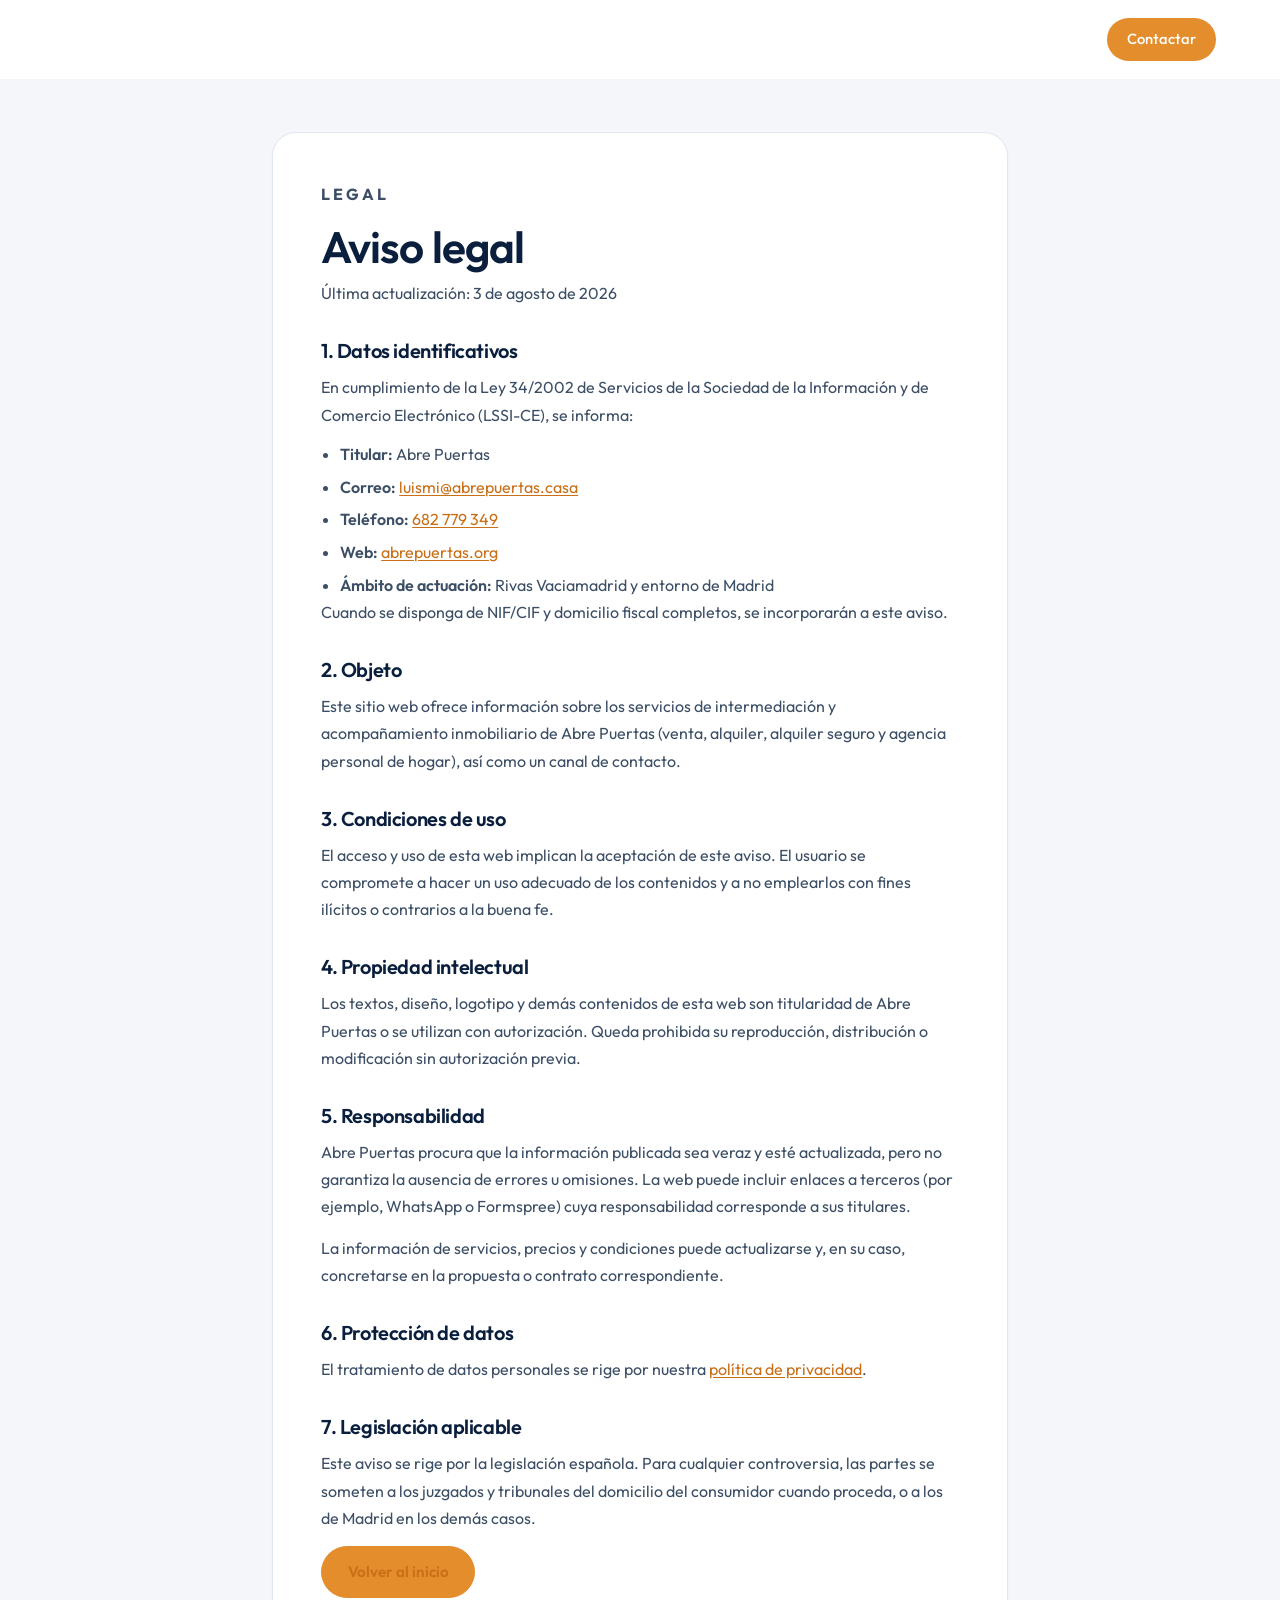
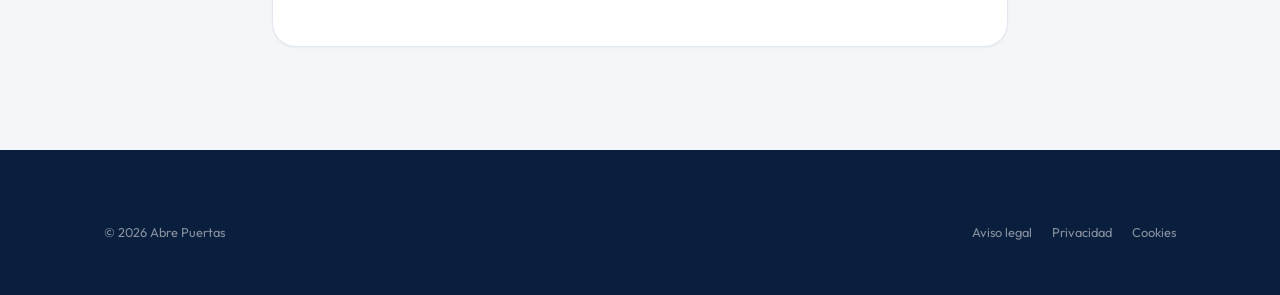
==== aviso-legal.html @ ef0240ad "v02" ====
<!doctype html>
<html lang="es">
  <head>
    <meta charset="UTF-8" />
    <meta name="viewport" content="width=device-width, initial-scale=1.0" />
    <meta name="theme-color" content="#0a1f3d" />
    <meta name="description" content="Aviso legal de Abre Puertas." />
    <title>Aviso legal | Abre Puertas</title>
    <link rel="icon" type="image/png" href="assets/abrepuertas-icon.png" />
    <link rel="preconnect" href="https://fonts.googleapis.com" />
    <link rel="preconnect" href="https://fonts.gstatic.com" crossorigin />
    <link
      href="https://fonts.googleapis.com/css2?family=Outfit:wght@400;500;600;700&family=Fraunces:opsz,wght@9..144,500;9..144,600&display=swap"
      rel="stylesheet"
    />
    <link rel="stylesheet" href="styles.css?v=20260803e" />
  </head>
  <body class="page-legal">
    <a class="skip-link" href="#contenido">Saltar al contenido</a>
    <header class="site-header is-scrolled" aria-label="Cabecera principal">
      <div class="site-header__inner">
        <a class="brand" href="/" aria-label="Abre Puertas, ir al inicio">
          <img class="brand__mark" src="assets/abrepuertas-icon.png" alt="" width="40" height="44" />
          <span class="brand__text">Abre<span>Puertas</span></span>
        </a>
        <nav class="site-nav" id="site-nav" aria-label="Navegación principal">
          <a href="/#contacto" class="site-nav__cta">Contactar</a>
        </nav>
      </div>
    </header>

    <main class="legal" id="contenido">
      <div class="legal__inner">
        <p class="section-label">Legal</p>
        <h1>Aviso legal</h1>
        <p class="legal__updated">Última actualización: 3 de agosto de 2026</p>

        <h2>1. Datos identificativos</h2>
        <p>
          En cumplimiento de la Ley 34/2002 de Servicios de la Sociedad de la
          Información y de Comercio Electrónico (LSSI-CE), se informa:
        </p>
        <ul>
          <li><strong>Titular:</strong> Abre Puertas</li>
          <li>
            <strong>Correo:</strong>
            <a href="mailto:luismi@abrepuertas.casa">luismi@abrepuertas.casa</a>
          </li>
          <li>
            <strong>Teléfono:</strong>
            <a href="tel:+34682779349">682 779 349</a>
          </li>
          <li>
            <strong>Web:</strong>
            <a href="https://abrepuertas.org">abrepuertas.org</a>
          </li>
          <li>
            <strong>Ámbito de actuación:</strong> Rivas Vaciamadrid y entorno de Madrid
          </li>
        </ul>
        <p>
          Cuando se disponga de NIF/CIF y domicilio fiscal completos, se
          incorporarán a este aviso.
        </p>

        <h2>2. Objeto</h2>
        <p>
          Este sitio web ofrece información sobre los servicios de intermediación
          y acompañamiento inmobiliario de Abre Puertas (venta, alquiler, alquiler
          seguro y agencia personal de hogar), así como un canal de contacto.
        </p>

        <h2>3. Condiciones de uso</h2>
        <p>
          El acceso y uso de esta web implican la aceptación de este aviso. El
          usuario se compromete a hacer un uso adecuado de los contenidos y a no
          emplearlos con fines ilícitos o contrarios a la buena fe.
        </p>

        <h2>4. Propiedad intelectual</h2>
        <p>
          Los textos, diseño, logotipo y demás contenidos de esta web son
          titularidad de Abre Puertas o se utilizan con autorización. Queda
          prohibida su reproducción, distribución o modificación sin
          autorización previa.
        </p>

        <h2>5. Responsabilidad</h2>
        <p>
          Abre Puertas procura que la información publicada sea veraz y esté
          actualizada, pero no garantiza la ausencia de errores u omisiones. La
          web puede incluir enlaces a terceros (por ejemplo, WhatsApp o
          Formspree) cuya responsabilidad corresponde a sus titulares.
        </p>
        <p>
          La información de servicios, precios y condiciones puede actualizarse
          y, en su caso, concretarse en la propuesta o contrato correspondiente.
        </p>

        <h2>6. Protección de datos</h2>
        <p>
          El tratamiento de datos personales se rige por nuestra
          <a href="/privacidad.html">política de privacidad</a>.
        </p>

        <h2>7. Legislación aplicable</h2>
        <p>
          Este aviso se rige por la legislación española. Para cualquier
          controversia, las partes se someten a los juzgados y tribunales del
          domicilio del consumidor cuando proceda, o a los de Madrid en los
          demás casos.
        </p>

        <p class="legal__back">
          <a class="button button--primary" href="/">Volver al inicio</a>
        </p>
      </div>
    </main>

    <footer class="site-footer">
      <div class="site-footer__bottom" style="border:0; margin:0 auto; max-width:72rem; padding: 1.5rem clamp(1.25rem,4vw,2.5rem);">
        <small>&copy; <span id="year"></span> Abre Puertas</small>
        <nav aria-label="Enlaces legales">
          <a href="/aviso-legal.html" aria-current="page">Aviso legal</a>
          <a href="/privacidad.html">Privacidad</a>
          <a href="/cookies.html">Cookies</a>
        </nav>
      </div>
    </footer>
    <script src="script.js?v=20260803e"></script>
  </body>
</html>
---- styles.css ----
:root {
  --navy: #0a1f3d;
  --navy-mid: #143056;
  --orange: #e38d2d;
  --orange-deep: #c96f18;
  --orange-soft: #f0b46a;
  --paper: #ffffff;
  --fog: #f4f6f9;
  --line: #e2e8f0;
  --ink: #0a1f3d;
  --ink-soft: #3d4f66;
  --muted: #6b7a8f;
  --whatsapp: #25d366;
  --shadow-sm: 0 1px 2px rgba(10, 31, 61, 0.05);
  --shadow-md: 0 14px 40px rgba(10, 31, 61, 0.09);
  --shadow-lg: 0 28px 70px rgba(10, 31, 61, 0.14);
  --radius-sm: 8px;
  --radius-md: 16px;
  --radius-lg: 24px;
  --container: 72rem;
  --section-pad: clamp(4rem, 8vw, 6.5rem);
  --gutter: clamp(1.25rem, 4vw, 2.5rem);
  --font: "Outfit", "Avenir Next", system-ui, sans-serif;
  --font-display: "Fraunces", Georgia, serif;
}

*,
*::before,
*::after {
  box-sizing: border-box;
}

*:focus-visible {
  outline: 2px solid var(--orange);
  outline-offset: 3px;
}

html {
  scroll-behavior: smooth;
  scroll-padding-top: 5rem;
  -webkit-text-size-adjust: 100%;
}

body {
  margin: 0;
  background: var(--paper);
  color: var(--ink);
  font-family: var(--font);
  font-size: 16px;
  line-height: 1.65;
  -webkit-font-smoothing: antialiased;
  min-height: 100vh;
  overflow-x: hidden;
}

a {
  color: inherit;
  text-decoration: none;
}

img {
  display: block;
  max-width: 100%;
}

h1,
h2,
h3 {
  color: var(--navy);
  font-family: var(--font);
  font-weight: 600;
  letter-spacing: -0.02em;
  line-height: 1.15;
  margin: 0;
}

p {
  margin: 0;
}

em {
  color: var(--orange-deep);
  font-family: var(--font-display);
  font-style: italic;
  font-weight: 500;
}

strong {
  font-weight: 600;
}

.skip-link {
  background: var(--navy);
  border-radius: 999px;
  color: var(--paper);
  font-size: 0.85rem;
  font-weight: 600;
  left: 1rem;
  padding: 0.6rem 1.1rem;
  position: absolute;
  top: -3rem;
  transition: top 200ms ease;
  z-index: 100;
}

.skip-link:focus {
  top: 1rem;
}

.hp-field {
  height: 1px;
  left: -10000px;
  opacity: 0;
  overflow: hidden;
  pointer-events: none;
  position: absolute;
  top: auto;
  width: 1px;
}

/* Header */
.site-header {
  background: transparent;
  left: 0;
  padding: 1.1rem var(--gutter);
  position: fixed;
  right: 0;
  top: 0;
  transition: background 220ms ease, padding 220ms ease, box-shadow 220ms ease;
  z-index: 40;
}

.site-header.is-scrolled {
  background: rgba(255, 255, 255, 0.94);
  box-shadow: var(--shadow-sm);
  padding-block: 0.75rem;
  backdrop-filter: blur(12px);
}

.site-header__inner {
  align-items: center;
  display: flex;
  justify-content: space-between;
  margin: 0 auto;
  max-width: var(--container);
}

.brand {
  align-items: center;
  display: inline-flex;
  gap: 0.65rem;
}

.brand__mark {
  flex-shrink: 0;
  height: 2.4rem;
  object-fit: contain;
  width: auto;
}

.brand__text {
  color: var(--navy);
  font-size: 1.15rem;
  font-weight: 700;
  letter-spacing: -0.02em;
  line-height: 1;
}

.brand__text span {
  font-weight: 500;
}

.site-header:not(.is-scrolled) .brand__text {
  color: var(--paper);
}

.site-header:not(.is-scrolled) .brand__mark {
  filter: brightness(0) invert(1);
}

.site-nav {
  align-items: center;
  display: flex;
  font-size: 0.92rem;
  font-weight: 500;
  gap: 1.4rem;
}

.site-nav a {
  color: var(--ink-soft);
  transition: color 180ms ease;
}

.site-header:not(.is-scrolled) .site-nav a:not(.site-nav__cta) {
  color: rgba(255, 255, 255, 0.88);
}

.site-nav a:hover,
.site-nav a.is-active {
  color: var(--orange);
}

.site-header:not(.is-scrolled) .site-nav a:hover,
.site-header:not(.is-scrolled) .site-nav a.is-active {
  color: var(--orange-soft);
}

.site-nav__cta {
  background: var(--orange);
  border-radius: 999px;
  color: var(--paper) !important;
  padding: 0.6rem 1.25rem;
  transition: background 180ms ease, transform 180ms ease;
}

.site-nav__cta:hover {
  background: var(--orange-deep);
  transform: translateY(-1px);
}

.menu-toggle {
  background: rgba(255, 255, 255, 0.15);
  border: 1px solid rgba(255, 255, 255, 0.25);
  border-radius: 999px;
  cursor: pointer;
  display: none;
  height: 2.7rem;
  position: relative;
  width: 2.7rem;
  z-index: 45;
}

.site-header.is-scrolled .menu-toggle {
  background: var(--fog);
  border-color: var(--line);
}

.menu-toggle span {
  background: var(--paper);
  display: block;
  height: 1.8px;
  left: 50%;
  position: absolute;
  top: 50%;
  transition: transform 220ms ease, opacity 220ms ease;
  width: 1.1rem;
}

.site-header.is-scrolled .menu-toggle span {
  background: var(--navy);
}

.menu-toggle span:nth-child(1) {
  transform: translate(-50%, calc(-50% - 0.3rem));
}

.menu-toggle span:nth-child(2) {
  transform: translate(-50%, -50%);
}

.menu-toggle span:nth-child(3) {
  transform: translate(-50%, calc(-50% + 0.3rem));
}

.menu-toggle[aria-expanded="true"] span:nth-child(1) {
  transform: translate(-50%, -50%) rotate(45deg);
}

.menu-toggle[aria-expanded="true"] span:nth-child(2) {
  opacity: 0;
}

.menu-toggle[aria-expanded="true"] span:nth-child(3) {
  transform: translate(-50%, -50%) rotate(-45deg);
}

.nav-overlay {
  background: rgba(10, 31, 61, 0.45);
  display: none;
  inset: 0;
  opacity: 0;
  pointer-events: none;
  position: fixed;
  transition: opacity 220ms ease;
  z-index: 35;
}

.nav-overlay.is-visible {
  opacity: 1;
  pointer-events: auto;
}

/* Buttons */
.button {
  align-items: center;
  border-radius: 999px;
  cursor: pointer;
  display: inline-flex;
  font-family: var(--font);
  font-size: 0.95rem;
  font-weight: 600;
  justify-content: center;
  min-height: 3rem;
  padding: 0.75rem 1.6rem;
  transition: background 200ms ease, color 200ms ease, border-color 200ms ease,
    transform 200ms ease, box-shadow 200ms ease;
}

.button--primary {
  background: var(--orange);
  border: 1px solid var(--orange);
  color: var(--paper);
}

.button--primary:hover {
  background: var(--orange-deep);
  border-color: var(--orange-deep);
  box-shadow: 0 10px 24px rgba(227, 141, 45, 0.35);
  transform: translateY(-2px);
}

.button--ghost {
  background: transparent;
  border: 1.5px solid rgba(255, 255, 255, 0.7);
  color: var(--paper);
}

.button--ghost:hover {
  background: rgba(255, 255, 255, 0.12);
  border-color: var(--paper);
  transform: translateY(-2px);
}

.button--ghost-dark {
  background: transparent;
  border: 1.5px solid var(--navy);
  color: var(--navy);
  margin-top: 0.75rem;
}

.button--ghost-dark:hover {
  background: var(--navy);
  color: var(--paper);
  transform: translateY(-2px);
}

.button--on-orange {
  background: var(--navy);
  border: 1px solid var(--navy);
  color: var(--paper);
  margin-top: 0.5rem;
}

.button--on-orange:hover {
  background: var(--paper);
  border-color: var(--paper);
  color: var(--navy);
  transform: translateY(-2px);
}

.button--full {
  width: 100%;
}

.button[aria-disabled="true"] {
  cursor: progress;
  opacity: 0.85;
  pointer-events: none;
}

/* Common */
.section-label {
  color: var(--orange);
  font-size: 0.75rem;
  font-weight: 700;
  letter-spacing: 0.18em;
  margin: 0 0 0.85rem;
  text-transform: uppercase;
}

section h2 {
  font-size: clamp(1.85rem, 3.8vw, 2.65rem);
  margin: 0 0 1rem;
  max-width: 24ch;
}

.check-list {
  display: grid;
  gap: 0.65rem;
  list-style: none;
  margin: 1.5rem 0 1.75rem;
  padding: 0;
}

.check-list li {
  color: var(--ink-soft);
  padding-left: 1.6rem;
  position: relative;
}

.check-list li::before {
  color: var(--orange);
  content: "✓";
  font-weight: 700;
  left: 0;
  position: absolute;
}

/* Hero */
.hero {
  align-items: flex-end;
  display: flex;
  isolation: isolate;
  min-height: min(100svh, 54rem);
  padding: clamp(7rem, 14vw, 10rem) var(--gutter) clamp(3.5rem, 7vw, 5rem);
  position: relative;
}

.hero__media {
  inset: 0;
  overflow: hidden;
  position: absolute;
  z-index: -2;
}

.hero__media img {
  animation: hero-ken 18s ease-out forwards;
  height: 100%;
  object-fit: cover;
  object-position: center 40%;
  transform: scale(1.04);
  width: 100%;
}

@keyframes hero-ken {
  from {
    transform: scale(1.08);
  }
  to {
    transform: scale(1.02);
  }
}

.hero__veil {
  background:
    linear-gradient(105deg, rgba(10, 31, 61, 0.92) 0%, rgba(10, 31, 61, 0.68) 48%, rgba(10, 31, 61, 0.32) 100%),
    linear-gradient(180deg, rgba(10, 31, 61, 0.35) 0%, transparent 35%, rgba(10, 31, 61, 0.55) 100%);
  inset: 0;
  position: absolute;
  z-index: -1;
}

.hero__content {
  max-width: 40rem;
  position: relative;
}

.hero__brand {
  animation: fade-up 700ms ease both;
  color: var(--paper);
  font-size: clamp(2.5rem, 6vw, 3.75rem);
  font-weight: 700;
  letter-spacing: -0.03em;
  line-height: 1;
  margin: 0 0 0.4rem;
}

.hero__tagline {
  animation: fade-up 700ms ease 80ms both;
  color: var(--orange-soft);
  font-size: 0.82rem;
  font-weight: 600;
  letter-spacing: 0.14em;
  margin: 0 0 0.75rem;
  text-transform: uppercase;
}

.hero__zone {
  animation: fade-up 700ms ease 100ms both;
  color: rgba(255, 255, 255, 0.75);
  font-size: 0.9rem;
  font-weight: 500;
  margin: 0 0 1.25rem;
}

.hero h1 {
  animation: fade-up 700ms ease 140ms both;
  color: var(--paper);
  font-size: clamp(1.55rem, 3.2vw, 2.2rem);
  font-weight: 500;
  line-height: 1.3;
  margin: 0 0 1.15rem;
  max-width: 22ch;
}

.hero h1 span {
  color: var(--orange-soft);
  display: block;
  margin-top: 0.2rem;
}

.hero__lead {
  animation: fade-up 700ms ease 200ms both;
  color: rgba(255, 255, 255, 0.88);
  font-size: 1.05rem;
  line-height: 1.7;
  margin: 0 0 2rem;
  max-width: 36rem;
}

.hero__actions {
  animation: fade-up 700ms ease 260ms both;
  display: flex;
  flex-wrap: wrap;
  gap: 0.85rem;
}

.hero__promise {
  animation: fade-up 700ms ease 320ms both;
  color: rgba(255, 255, 255, 0.7);
  font-size: 0.85rem;
  font-weight: 600;
  letter-spacing: 0.12em;
  margin-top: 1.75rem;
  text-transform: uppercase;
}

@keyframes fade-up {
  from {
    opacity: 0;
    transform: translateY(18px);
  }
  to {
    opacity: 1;
    transform: translateY(0);
  }
}

/* Model */
.model {
  background: var(--fog);
  padding: var(--section-pad) var(--gutter);
}

/* Paths (replaces model + services intro) */
.paths {
  background: var(--fog);
  padding: var(--section-pad) var(--gutter);
}

.paths__inner {
  margin: 0 auto;
  max-width: var(--container);
}

.paths h2 {
  max-width: 28ch;
}

.paths__grid {
  display: grid;
  gap: 1.15rem;
  grid-template-columns: repeat(3, minmax(0, 1fr));
  margin-top: 2.5rem;
}

.path-card {
  background: var(--paper);
  border-radius: var(--radius-md);
  border-top: 3px solid var(--navy);
  box-shadow: var(--shadow-sm);
  display: grid;
  gap: 0.55rem;
  padding: 1.6rem 1.5rem;
  transition: transform 220ms ease, box-shadow 220ms ease;
}

.path-card:hover {
  box-shadow: var(--shadow-md);
  transform: translateY(-3px);
}

.path-card--accent {
  border-top-color: var(--orange);
}

.path-card h3 {
  font-size: 1.2rem;
}

.path-card p {
  color: var(--ink-soft);
  font-size: 0.97rem;
}

.path-card span {
  color: var(--orange-deep);
  font-size: 0.88rem;
  font-weight: 600;
  margin-top: 0.35rem;
}

.services-strip {
  display: flex;
  flex-wrap: wrap;
  gap: 0.6rem;
  list-style: none;
  margin: 2rem 0 0;
  padding: 0;
}

.services-strip li {
  background: var(--paper);
  border: 1px solid var(--line);
  border-radius: 999px;
  color: var(--navy);
  font-size: 0.85rem;
  font-weight: 600;
  padding: 0.45rem 0.95rem;
}

.model__inner {
  margin: 0 auto;
  max-width: var(--container);
}

.model h2 {
  max-width: 28ch;
}

.model__grid {
  display: grid;
  gap: 1.5rem;
  grid-template-columns: repeat(3, minmax(0, 1fr));
  margin-top: 2.5rem;
}

.model__grid article {
  background: var(--paper);
  border-radius: var(--radius-md);
  border-top: 3px solid var(--orange);
  box-shadow: var(--shadow-sm);
  display: grid;
  gap: 0.55rem;
  padding: 1.6rem 1.5rem;
}

.model__grid h3 {
  font-size: 1.15rem;
}

.model__grid p {
  color: var(--ink-soft);
  font-size: 0.97rem;
}

/* Impact */
.impact {
  padding: var(--section-pad) var(--gutter) 0;
}

.impact__inner {
  background:
    radial-gradient(circle at 92% 8%, rgba(227, 141, 45, 0.24), transparent 40%),
    linear-gradient(155deg, var(--navy) 0%, var(--navy-mid) 100%);
  border-radius: var(--radius-lg);
  color: rgba(255, 255, 255, 0.88);
  margin: 0 auto;
  max-width: var(--container);
  padding: clamp(2.5rem, 6vw, 4rem);
}

.impact .section-label {
  color: var(--orange-soft);
}

.impact h2 {
  color: var(--paper);
  max-width: 22ch;
}

.impact__copy > p:not(.section-label) {
  color: rgba(255, 255, 255, 0.8);
  font-size: 1.08rem;
  line-height: 1.75;
  margin-top: 1.1rem;
  max-width: 42rem;
}

.impact__points {
  display: grid;
  gap: 1.25rem;
  grid-template-columns: repeat(3, minmax(0, 1fr));
  list-style: none;
  margin: 2.75rem 0 0;
  padding: 0;
}

.impact__points li {
  border-top: 1px solid rgba(255, 255, 255, 0.14);
  display: grid;
  gap: 0.4rem;
  padding-top: 1.25rem;
}

.impact__icon {
  color: var(--orange-soft);
  display: inline-flex;
  height: 2.4rem;
  margin-bottom: 0.25rem;
  width: 2.4rem;
}

.impact__icon svg {
  height: 100%;
  width: 100%;
}

.impact__points strong {
  color: var(--paper);
  font-size: 1.08rem;
}

.impact__points span:last-child {
  color: rgba(255, 255, 255, 0.72);
  font-size: 0.95rem;
}

/* Services */
.services {
  margin: 0 auto;
  max-width: var(--container);
  padding: var(--section-pad) var(--gutter);
}

.services__intro {
  margin-bottom: 2.5rem;
}

.services__grid {
  display: grid;
  gap: 1.25rem;
  grid-template-columns: repeat(4, minmax(0, 1fr));
}

.service {
  border-top: 2px solid var(--navy);
  display: grid;
  gap: 0.55rem;
  padding-top: 1.35rem;
  transition: transform 240ms ease;
}

.service:hover {
  transform: translateY(-3px);
}

.service--accent {
  border-top-color: var(--orange);
}

.service__icon {
  color: var(--orange);
  display: inline-flex;
  height: 2.4rem;
  width: 2.4rem;
}

.service__icon svg {
  height: 100%;
  width: 100%;
}

.service h3 {
  font-size: 1.15rem;
}

.service p {
  color: var(--ink-soft);
  font-size: 0.95rem;
}

/* Audience / owners */
.audience {
  background: var(--fog);
  padding: var(--section-pad) var(--gutter);
}

.audience__head {
  margin: 0 auto 2.75rem;
  max-width: var(--container);
}

.audience__head > p:not(.section-label) {
  color: var(--ink-soft);
  font-size: 1.05rem;
  max-width: 40rem;
}

.process {
  display: grid;
  gap: 1.35rem;
  grid-template-columns: repeat(5, minmax(0, 1fr));
  list-style: none;
  margin: 0 auto;
  max-width: var(--container);
  padding: 0;
}

.process--six {
  grid-template-columns: repeat(3, minmax(0, 1fr));
  margin-top: 0;
}

.process li {
  background: var(--paper);
  border-radius: var(--radius-md);
  box-shadow: var(--shadow-sm);
  display: grid;
  gap: 0.45rem;
  padding: 1.35rem 1.2rem;
}

.process__icon {
  color: var(--orange);
  display: inline-flex;
  height: 2.2rem;
  margin-bottom: 0.2rem;
  width: 2.2rem;
}

.process__icon svg {
  height: 100%;
  width: 100%;
}

.process__num {
  color: var(--orange);
  font-size: 0.78rem;
  font-weight: 700;
  letter-spacing: 0.12em;
}

.process h3 {
  font-size: 1.02rem;
}

.process p {
  color: var(--ink-soft);
  font-size: 0.9rem;
  line-height: 1.5;
}

.safe {
  display: grid;
  gap: 1.5rem;
  grid-template-columns: minmax(0, 1.35fr) minmax(0, 0.85fr);
  margin: 3rem auto 0;
  max-width: var(--container);
}

.safe__main {
  background: var(--paper);
  border-radius: var(--radius-lg);
  box-shadow: var(--shadow-md);
  padding: clamp(1.75rem, 4vw, 2.5rem);
}

.safe__main h3 {
  font-size: clamp(1.35rem, 2.4vw, 1.7rem);
  margin-bottom: 0.85rem;
  max-width: 22ch;
}

.safe__main > p:not(.section-label) {
  color: var(--ink-soft);
  font-size: 1.02rem;
  line-height: 1.7;
}

.safe__cols {
  display: grid;
  gap: 1.5rem;
  grid-template-columns: 1fr 1fr;
  margin: 1.25rem 0 1.5rem;
}

.safe__col-title {
  color: var(--navy);
  font-size: 0.78rem;
  font-weight: 700;
  letter-spacing: 0.12em;
  margin-bottom: 0.35rem;
  text-transform: uppercase;
}

.check-list--muted li {
  color: var(--muted);
}

.check-list--muted li::before {
  content: "–";
  color: var(--muted);
}

.safe__media {
  border-radius: var(--radius-md);
  margin: -0.5rem -0.5rem 1rem;
  overflow: hidden;
}

.safe__media img {
  height: 10rem;
  object-fit: cover;
  width: 100%;
}

.audience__cta {
  margin: 2rem auto 0;
  max-width: var(--container);
}

.safe__aside {
  align-content: center;
  background: var(--navy);
  border-radius: var(--radius-lg);
  color: rgba(255, 255, 255, 0.88);
  display: grid;
  gap: 1rem;
  padding: clamp(1.75rem, 4vw, 2.5rem);
}

.safe__quote {
  font-family: var(--font-display);
  font-size: clamp(1.15rem, 2vw, 1.35rem);
  font-style: italic;
  line-height: 1.45;
}

.safe__note {
  color: var(--orange-soft);
  font-size: 0.88rem;
  font-weight: 600;
  letter-spacing: 0.06em;
  text-transform: uppercase;
}

/* Tenants */
.tenants {
  margin: 0 auto;
  max-width: var(--container);
  padding: var(--section-pad) var(--gutter);
}

.tenants__hero {
  display: grid;
  gap: 1.5rem;
  grid-template-columns: minmax(0, 1.2fr) minmax(0, 0.8fr);
  margin-bottom: 2.75rem;
}

.tenants__copy > p:not(.section-label) {
  color: var(--ink-soft);
  font-size: 1.05rem;
  line-height: 1.75;
  max-width: 40rem;
}

.tenants__badge {
  align-self: start;
  background: var(--navy);
  border-radius: var(--radius-lg);
  color: rgba(255, 255, 255, 0.88);
  padding: 1.75rem 1.6rem;
}

.tenants__badge-kicker {
  color: var(--orange-soft);
  font-size: 0.72rem;
  font-weight: 700;
  letter-spacing: 0.16em;
  margin-bottom: 0.75rem;
  text-transform: uppercase;
}

.tenants__badge p:last-child {
  font-size: 1.05rem;
  line-height: 1.55;
}

.tenant-value {
  display: grid;
  gap: 1.5rem;
  grid-template-columns: minmax(0, 1fr) minmax(0, 1fr);
  margin-top: 3rem;
}

.tenant-value__why {
  padding: 0.5rem 0;
}

.tenant-value__why h3 {
  font-size: 1.4rem;
  margin-bottom: 1.5rem;
}

.tenant-value__why ul {
  display: grid;
  gap: 1.15rem;
  list-style: none;
  margin: 0;
  padding: 0;
}

.tenant-value__why li {
  display: grid;
  gap: 0.25rem;
  padding-left: 1.15rem;
  position: relative;
}

.tenant-value__why li::before {
  background: var(--orange);
  border-radius: 999px;
  content: "";
  height: 8px;
  left: 0;
  position: absolute;
  top: 0.45rem;
  width: 8px;
}

.tenant-value__why strong {
  color: var(--navy);
  font-size: 1.05rem;
}

.tenant-value__why span {
  color: var(--ink-soft);
  font-size: 0.95rem;
}

.tenant-value__includes {
  background: var(--orange);
  border-radius: var(--radius-lg);
  color: rgba(255, 255, 255, 0.92);
  display: flex;
  flex-direction: column;
  gap: 0.85rem;
  padding: clamp(1.75rem, 4vw, 2.4rem);
}

.tenant-value__includes h3 {
  color: var(--paper);
  font-size: 1.4rem;
}

.tenant-value__includes > p {
  color: rgba(255, 255, 255, 0.88);
  font-size: 0.98rem;
}

.tenant-value__includes ul {
  display: grid;
  gap: 1rem;
  list-style: none;
  margin: 0.4rem 0 0;
  padding: 0;
}

.tenant-value__includes li {
  border-top: 1px solid rgba(255, 255, 255, 0.22);
  display: grid;
  gap: 0.15rem;
  font-size: 0.95rem;
  padding-top: 0.9rem;
}

.tenant-value__includes li strong {
  color: var(--paper);
  font-size: 1rem;
}

.tenant-value__motto {
  color: var(--paper);
  font-family: var(--font-display);
  font-size: 1.2rem;
  font-style: italic;
  margin-top: auto;
  padding-top: 1.25rem;
}

/* Pricing */
.pricing {
  margin-top: 3rem;
}

.pricing__bar {
  align-items: center;
  background: var(--fog);
  border: 1px solid var(--line);
  border-radius: var(--radius-lg);
  display: grid;
  gap: 1.25rem 1.75rem;
  grid-template-columns: 1.2fr 1.3fr auto;
  padding: 1.5rem 1.75rem;
}

.pricing__label {
  color: var(--navy);
  font-size: 0.78rem;
  font-weight: 700;
  letter-spacing: 0.14em;
  text-transform: uppercase;
}

.pricing__desc {
  color: var(--ink-soft);
  font-size: 0.95rem;
  margin-top: 0.25rem;
}

.pricing__price {
  color: var(--orange);
  font-size: clamp(2rem, 4vw, 2.6rem);
  font-weight: 700;
  letter-spacing: -0.03em;
  line-height: 1;
  margin-top: 0.55rem;
  white-space: nowrap;
}

.pricing__price span {
  color: var(--ink-soft);
  font-size: 1rem;
  font-weight: 500;
}

.pricing__perks {
  display: grid;
  gap: 0.4rem;
  list-style: none;
  margin: 0;
  padding: 0;
}

.pricing__perks li {
  color: var(--ink-soft);
  font-size: 0.9rem;
  padding-left: 1.35rem;
  position: relative;
}

.pricing__perks li::before {
  color: var(--orange);
  content: "✓";
  font-weight: 700;
  left: 0;
  position: absolute;
}

.pricing__legal {
  color: var(--muted);
  font-size: 0.8rem;
  margin-top: 0.75rem;
  text-align: right;
}

/* Diff */
.diff {
  background: var(--fog);
  padding: var(--section-pad) var(--gutter);
}

.diff__intro {
  margin: 0 auto 2.5rem;
  max-width: var(--container);
}

.diff__list {
  display: grid;
  gap: 1.15rem;
  grid-template-columns: repeat(5, minmax(0, 1fr));
  list-style: none;
  margin: 0 auto;
  max-width: var(--container);
  padding: 0;
}

.diff__list li {
  background: var(--paper);
  border-radius: var(--radius-md);
  box-shadow: var(--shadow-sm);
  display: grid;
  gap: 0.45rem;
  padding: 1.4rem 1.2rem;
}

.diff__letter {
  color: var(--orange);
  font-family: var(--font-display);
  font-size: 1.4rem;
  font-weight: 600;
}

.diff__list strong {
  color: var(--navy);
  font-size: 1.02rem;
}

.diff__list span:last-child {
  color: var(--ink-soft);
  font-size: 0.9rem;
  line-height: 1.5;
}

/* Banner */
.banner {
  padding: var(--section-pad) var(--gutter) 0;
}

.banner__inner {
  background:
    radial-gradient(circle at 10% 20%, rgba(255, 255, 255, 0.12), transparent 40%),
    var(--orange);
  border-radius: var(--radius-lg);
  color: var(--paper);
  display: grid;
  justify-items: center;
  margin: 0 auto;
  max-width: var(--container);
  padding: clamp(2.25rem, 5vw, 3.25rem);
  text-align: center;
}

.banner__inner > p:first-child {
  font-size: clamp(1.1rem, 2.2vw, 1.35rem);
  line-height: 1.55;
  max-width: 40rem;
}

.banner__thanks {
  font-family: var(--font-display);
  font-size: clamp(1.4rem, 2.6vw, 1.85rem);
  font-style: italic;
  margin: 1.1rem 0 0.5rem;
}

/* Trust */
.trust {
  margin: 0 auto;
  max-width: var(--container);
  padding: var(--section-pad) var(--gutter);
}

.trust__inner h2 {
  margin-bottom: 2rem;
}

.trust__grid {
  display: grid;
  gap: 1.15rem;
  grid-template-columns: repeat(3, minmax(0, 1fr));
}

.trust figure {
  background: var(--fog);
  border-radius: var(--radius-md);
  margin: 0;
  padding: 1.5rem 1.35rem;
}

.trust blockquote {
  margin: 0;
}

.trust blockquote p {
  color: var(--navy);
  font-family: var(--font-display);
  font-size: 1.15rem;
  font-style: italic;
  line-height: 1.45;
}

.trust figcaption {
  color: var(--orange-deep);
  font-size: 0.82rem;
  font-weight: 700;
  letter-spacing: 0.08em;
  margin-top: 1rem;
  text-transform: uppercase;
}

.trust__note {
  color: var(--ink-soft);
  font-size: 0.95rem;
  margin-top: 1.75rem;
  max-width: 40rem;
}

.trust__note a {
  color: var(--orange-deep);
  font-weight: 600;
  text-decoration: underline;
}

/* Contact */
.contact {
  display: grid;
  gap: clamp(2.5rem, 5vw, 4rem);
  grid-template-columns: minmax(0, 1fr) minmax(0, 1fr);
  margin: 0 auto;
  max-width: var(--container);
  padding: var(--section-pad) var(--gutter);
}

.contact__intro > p:not(.section-label) {
  color: var(--ink-soft);
  font-size: 1.05rem;
  line-height: 1.7;
  max-width: 32rem;
}

.contact__channels {
  display: grid;
  gap: 1.25rem;
  list-style: none;
  margin: 2.5rem 0 0;
  padding: 0;
}

.contact__channels li {
  align-items: flex-start;
  display: flex;
  gap: 0.9rem;
}

.contact__channels div {
  display: grid;
  gap: 0.15rem;
}

.contact__channels strong {
  color: var(--muted);
  font-size: 0.72rem;
  font-weight: 600;
  letter-spacing: 0.14em;
  text-transform: uppercase;
}

.contact__channels a {
  color: var(--navy);
  font-size: 1.05rem;
  font-weight: 500;
  transition: color 180ms ease;
}

.contact__channels a:hover {
  color: var(--orange);
}

.contact__icon {
  align-items: center;
  background: var(--fog);
  border-radius: 999px;
  color: var(--orange);
  display: inline-flex;
  flex-shrink: 0;
  height: 2.6rem;
  justify-content: center;
  width: 2.6rem;
}

.contact__form {
  background: var(--paper);
  border: 1px solid var(--line);
  border-radius: var(--radius-lg);
  box-shadow: var(--shadow-md);
  display: grid;
  gap: 1.1rem;
  padding: clamp(1.5rem, 4vw, 2.25rem);
}

.contact__panel {
  position: relative;
}

.contact__success {
  background: var(--paper);
  border: 1px solid var(--line);
  border-radius: var(--radius-lg);
  box-shadow: var(--shadow-md);
  display: grid;
  gap: 0.85rem;
  justify-items: start;
  padding: clamp(1.75rem, 4vw, 2.5rem);
}

.contact__success[hidden] {
  display: none;
}

.contact__success-kicker {
  color: var(--orange);
  font-size: 0.75rem;
  font-weight: 700;
  letter-spacing: 0.16em;
  text-transform: uppercase;
}

.contact__success h3 {
  font-size: 1.45rem;
}

.contact__success > p {
  color: var(--ink-soft);
  margin-bottom: 0.5rem;
}

.form-extra[hidden] {
  display: none;
}

.contact__role--sub {
  margin-top: 0;
}

.contact__role {
  border: 0;
  display: grid;
  gap: 0.55rem;
  grid-template-columns: repeat(3, minmax(0, 1fr));
  margin: 0 0 0.25rem;
  padding: 0;
}

.contact__role legend {
  color: var(--muted);
  font-size: 0.72rem;
  font-weight: 600;
  letter-spacing: 0.14em;
  margin-bottom: 0.55rem;
  padding: 0;
  text-transform: uppercase;
  width: 100%;
}

.contact__role label {
  align-items: center;
  background: var(--fog);
  border: 1px solid var(--line);
  border-radius: 999px;
  cursor: pointer;
  display: flex;
  font-size: 0.85rem;
  font-weight: 500;
  gap: 0.35rem;
  justify-content: center;
  padding: 0.65rem 0.4rem;
  transition: background 180ms ease, border-color 180ms ease, color 180ms ease;
}

.contact__role input {
  accent-color: var(--orange);
  margin: 0;
}

.contact__role label:has(input:checked) {
  background: var(--navy);
  border-color: var(--navy);
  color: var(--paper);
}

.field {
  display: grid;
  gap: 0.35rem;
}

.field > span {
  color: var(--muted);
  font-size: 0.72rem;
  font-weight: 600;
  letter-spacing: 0.12em;
  text-transform: uppercase;
}

.field input,
.field textarea {
  background: var(--fog);
  border: 1px solid var(--line);
  border-radius: var(--radius-sm);
  color: var(--ink);
  font-family: inherit;
  font-size: 0.97rem;
  padding: 0.85rem 1rem;
  resize: vertical;
  transition: border-color 180ms ease, background 180ms ease;
  width: 100%;
}

.field input:focus,
.field textarea:focus {
  background: var(--paper);
  border-color: var(--orange);
  outline: none;
}

.field-row {
  display: grid;
  gap: 1rem;
  grid-template-columns: 1fr 1fr;
}

.field--check {
  align-items: flex-start;
  display: flex;
  flex-direction: row;
  gap: 0.65rem;
}

.field--check input {
  accent-color: var(--orange);
  flex-shrink: 0;
  margin-top: 0.2rem;
  width: auto;
}

.field--check label {
  color: var(--ink-soft);
  font-size: 0.88rem;
  letter-spacing: 0;
  text-transform: none;
}

.field--check a {
  color: var(--orange-deep);
  font-weight: 600;
  text-decoration: underline;
  text-underline-offset: 2px;
}

.field--check a:hover {
  color: var(--navy);
}

.field.has-error input,
.field.has-error textarea {
  border-color: var(--orange-deep);
}

.field-error {
  color: var(--orange-deep);
  font-size: 0.8rem;
  margin: 0;
}

.contact__feedback {
  font-size: 0.9rem;
  margin: 0;
  text-align: center;
}

.contact__feedback.is-success {
  background: rgba(46, 156, 92, 0.1);
  border: 1px solid rgba(46, 156, 92, 0.28);
  border-radius: var(--radius-sm);
  color: #1f6f43;
  padding: 0.8rem;
}

.contact__feedback.is-error {
  background: rgba(201, 111, 24, 0.1);
  border: 1px solid rgba(201, 111, 24, 0.3);
  border-radius: var(--radius-sm);
  color: var(--orange-deep);
  padding: 0.8rem;
}

.contact__legal {
  color: var(--muted);
  font-size: 0.8rem;
  text-align: center;
}

/* Footer */
.site-footer {
  background: var(--navy);
  color: rgba(255, 255, 255, 0.75);
  padding: 3rem var(--gutter) 1.75rem;
}

.site-footer__inner {
  align-items: flex-start;
  display: flex;
  flex-wrap: wrap;
  gap: 2rem;
  justify-content: space-between;
  margin: 0 auto 2rem;
  max-width: var(--container);
}

.brand--footer .brand__text {
  color: var(--paper);
}

.site-footer__brand p {
  color: var(--orange-soft);
  font-size: 0.92rem;
  margin-top: 0.85rem;
  max-width: 24rem;
}

.site-footer__contact {
  display: grid;
  gap: 0.4rem;
  text-align: right;
}

.site-footer__contact a {
  color: rgba(255, 255, 255, 0.85);
  font-weight: 500;
  transition: color 180ms ease;
}

.site-footer__contact a:hover {
  color: var(--orange-soft);
}

.site-footer__bottom {
  align-items: center;
  border-top: 1px solid rgba(255, 255, 255, 0.1);
  display: flex;
  flex-wrap: wrap;
  gap: 1rem;
  justify-content: space-between;
  margin: 0 auto;
  max-width: var(--container);
  padding-top: 1.25rem;
}

.site-footer__bottom small {
  color: rgba(255, 255, 255, 0.5);
  font-size: 0.8rem;
}

.site-footer__bottom nav {
  display: flex;
  gap: 1.25rem;
}

.site-footer__bottom a {
  color: rgba(255, 255, 255, 0.5);
  font-size: 0.8rem;
  transition: color 180ms ease;
}

.site-footer__bottom a:hover {
  color: var(--orange-soft);
}

/* WhatsApp */
.whatsapp-fab {
  align-items: center;
  background: var(--whatsapp);
  border-radius: 999px;
  bottom: calc(1.25rem + env(safe-area-inset-bottom, 0px));
  box-shadow: 0 12px 28px rgba(37, 211, 102, 0.35);
  color: var(--paper);
  display: inline-flex;
  height: 3.25rem;
  justify-content: center;
  position: fixed;
  right: calc(1.25rem + env(safe-area-inset-right, 0px));
  transition: transform 200ms ease, box-shadow 200ms ease;
  width: 3.25rem;
  z-index: 50;
}

.whatsapp-fab:hover {
  box-shadow: 0 16px 32px rgba(37, 211, 102, 0.42);
  transform: translateY(-3px);
}

/* Legal pages */
.page-legal {
  background: var(--fog);
}

.page-legal .site-header {
  background: rgba(255, 255, 255, 0.96);
}

.page-legal .brand__text {
  color: var(--navy);
}

.page-legal .brand__mark {
  filter: none;
}

.page-legal .site-nav a:not(.site-nav__cta) {
  color: var(--ink-soft);
}

.page-legal .menu-toggle {
  background: var(--fog);
  border-color: var(--line);
}

.page-legal .menu-toggle span {
  background: var(--navy);
}

.legal {
  padding: calc(6rem + var(--section-pad) * 0.35) var(--gutter) var(--section-pad);
}

.legal__inner {
  background: var(--paper);
  border: 1px solid var(--line);
  border-radius: var(--radius-lg);
  box-shadow: var(--shadow-sm);
  margin: 0 auto;
  max-width: 46rem;
  padding: clamp(2rem, 5vw, 3rem);
}

.legal h1 {
  font-size: clamp(2rem, 4vw, 2.75rem);
  margin-bottom: 0.5rem;
  max-width: none;
}

.legal__updated {
  color: var(--muted);
  font-size: 0.9rem;
  margin-bottom: 1.75rem;
}

.legal h2 {
  font-size: 1.25rem;
  margin: 2rem 0 0.75rem;
  max-width: none;
}

.legal p,
.legal li {
  color: var(--ink-soft);
  font-size: 1rem;
  line-height: 1.7;
}

.legal p + p {
  margin-top: 0.9rem;
}

.legal ul {
  margin: 0.75rem 0 0;
  padding-left: 1.2rem;
}

.legal li + li {
  margin-top: 0.35rem;
}

.legal a {
  color: var(--orange-deep);
  text-decoration: underline;
  text-underline-offset: 2px;
}

.legal__back {
  margin-top: 2.5rem;
}

.legal__back .button {
  text-decoration: none;
}

/* Reveal */
.reveal {
  opacity: 0;
  transform: translateY(16px);
  transition: opacity 550ms ease, transform 550ms ease;
}

.reveal.is-visible {
  opacity: 1;
  transform: translateY(0);
}

/* Responsive */
@media (max-width: 1100px) {
  .services__grid,
  .paths__grid,
  .process,
  .diff__list,
  .trust__grid {
    grid-template-columns: repeat(2, minmax(0, 1fr));
  }

  .pricing__bar {
    grid-template-columns: 1fr;
  }
}

@media (max-width: 960px) {
  .menu-toggle {
    display: inline-flex;
  }

  .nav-overlay {
    display: block;
  }

  .site-nav {
    background: var(--paper);
    bottom: 0;
    box-shadow: var(--shadow-lg);
    flex-direction: column;
    font-size: 1.05rem;
    gap: 0.35rem;
    justify-content: flex-start;
    overflow-y: auto;
    padding: 5.5rem 1.5rem 2rem;
    position: fixed;
    right: 0;
    top: 0;
    transform: translateX(100%);
    transition: transform 300ms ease;
    width: min(19rem, 86vw);
    z-index: 42;
  }

  .site-nav.is-open {
    transform: translateX(0);
  }

  .site-nav a {
    border-bottom: 1px solid var(--line);
    color: var(--navy) !important;
    padding: 0.9rem 0.2rem;
    width: 100%;
  }

  .site-nav__cta {
    border: 0 !important;
    margin-top: 1rem;
    text-align: center;
  }

  body.has-open-menu {
    overflow: hidden;
  }

  .model__grid,
  .paths__grid,
  .impact__points,
  .safe,
  .safe__cols,
  .tenants__hero,
  .tenant-value,
  .trust__grid,
  .contact {
    grid-template-columns: 1fr;
  }

  .services__grid,
  .process,
  .process--six,
  .diff__list {
    grid-template-columns: repeat(2, minmax(0, 1fr));
  }
}

@media (max-width: 640px) {
  .hero {
    min-height: min(100svh, 44rem);
    padding-bottom: 3rem;
  }

  .hero__actions {
    flex-direction: column;
  }

  .hero__actions .button {
    width: 100%;
  }

  .services__grid,
  .process,
  .process--six,
  .diff__list {
    grid-template-columns: 1fr;
  }

  .pricing__bar {
    grid-template-columns: 1fr;
    justify-items: stretch;
  }

  .pricing__bar .button {
    width: 100%;
  }

  .pricing__legal {
    text-align: left;
  }

  .whatsapp-fab {
    bottom: calc(1rem + env(safe-area-inset-bottom, 0px));
    right: calc(1rem + env(safe-area-inset-right, 0px));
  }

  .contact__role {
    grid-template-columns: 1fr;
  }

  .field-row {
    grid-template-columns: 1fr;
  }

  .site-footer__inner {
    flex-direction: column;
  }

  .site-footer__contact {
    text-align: left;
  }

  .site-footer__bottom {
    flex-direction: column;
    text-align: center;
  }
}

@media (prefers-reduced-motion: reduce) {
  *,
  *::before,
  *::after {
    animation-duration: 0.01ms !important;
    animation-iteration-count: 1 !important;
    transition-duration: 0.01ms !important;
    scroll-behavior: auto !important;
  }

  .hero__media img {
    transform: none;
  }
}
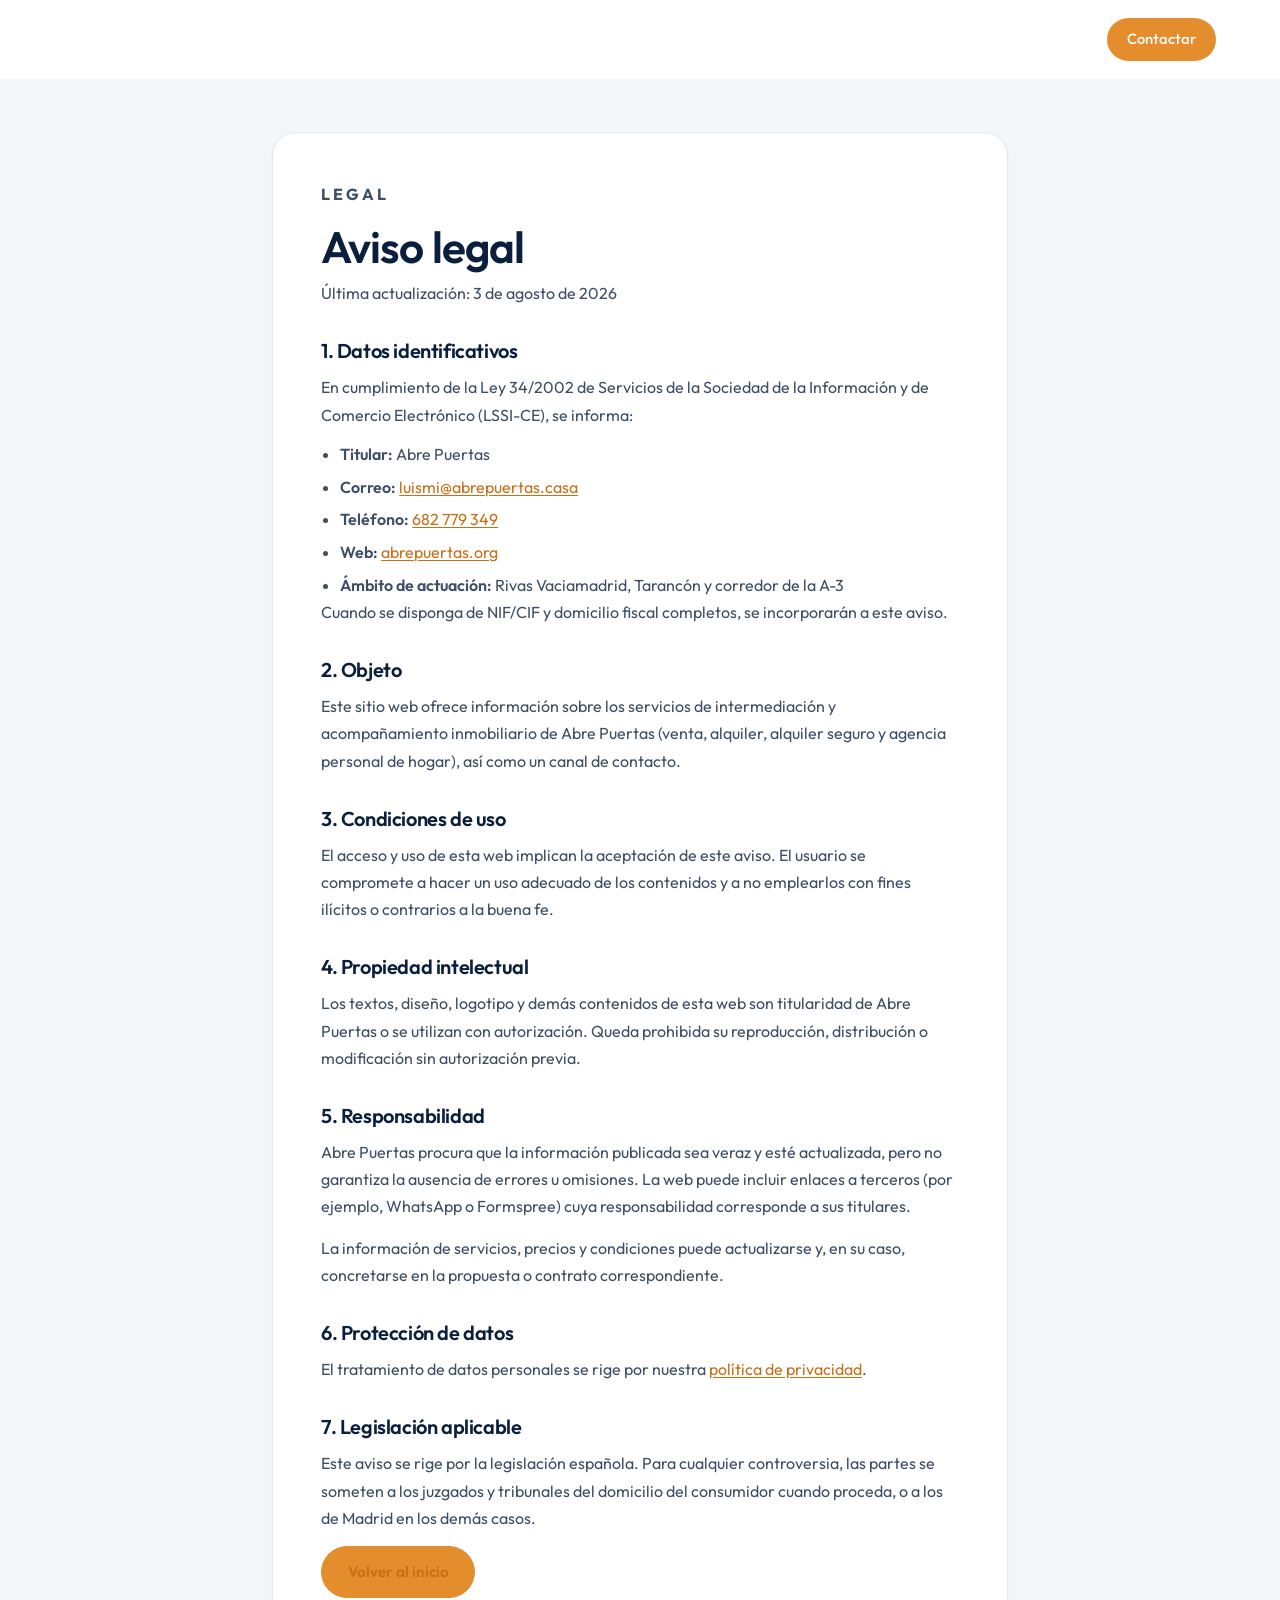
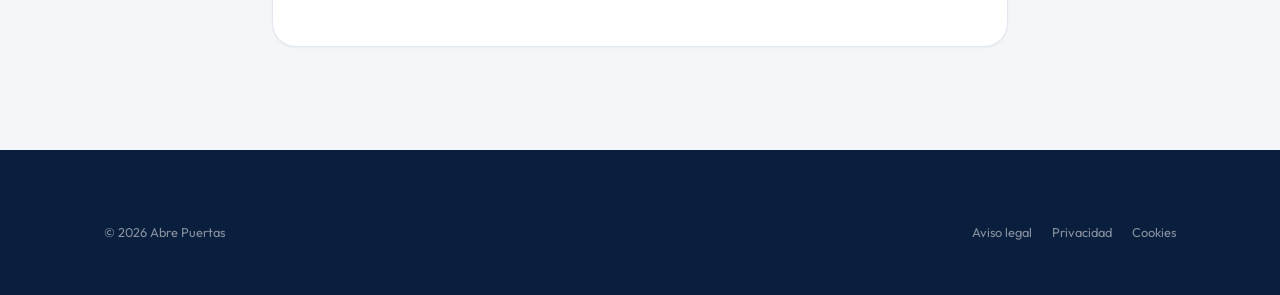
==== commit 907f5e9e: "v05 cambios feedback" ====
--- a/aviso-legal.html
+++ b/aviso-legal.html
@@ -55,7 +55,7 @@
             <a href="https://abrepuertas.org">abrepuertas.org</a>
           </li>
           <li>
-            <strong>Ámbito de actuación:</strong> Rivas Vaciamadrid y entorno de Madrid
+            <strong>Ámbito de actuación:</strong> Rivas Vaciamadrid, Tarancón y corredor de la A-3
           </li>
         </ul>
         <p>
--- a/styles.css
+++ b/styles.css
@@ -167,7 +167,7 @@
 }
 
 .brand__text span {
-  font-weight: 500;
+  font-weight: 700;
 }
 
 .site-header:not(.is-scrolled) .brand__text {
@@ -427,7 +427,7 @@
   animation: hero-ken 18s ease-out forwards;
   height: 100%;
   object-fit: cover;
-  object-position: center 40%;
+  object-position: center 45%;
   transform: scale(1.04);
   width: 100%;
 }
@@ -443,8 +443,8 @@
 
 .hero__veil {
   background:
-    linear-gradient(105deg, rgba(10, 31, 61, 0.92) 0%, rgba(10, 31, 61, 0.68) 48%, rgba(10, 31, 61, 0.32) 100%),
-    linear-gradient(180deg, rgba(10, 31, 61, 0.35) 0%, transparent 35%, rgba(10, 31, 61, 0.55) 100%);
+    linear-gradient(105deg, rgba(10, 31, 61, 0.86) 0%, rgba(10, 31, 61, 0.58) 50%, rgba(10, 31, 61, 0.28) 100%),
+    linear-gradient(180deg, rgba(10, 31, 61, 0.28) 0%, transparent 40%, rgba(10, 31, 61, 0.45) 100%);
   inset: 0;
   position: absolute;
   z-index: -1;
@@ -517,12 +517,31 @@
 
 .hero__promise {
   animation: fade-up 700ms ease 320ms both;
-  color: rgba(255, 255, 255, 0.7);
-  font-size: 0.85rem;
+  color: rgba(255, 255, 255, 0.78);
+  font-size: 0.95rem;
+  font-weight: 500;
+  letter-spacing: 0.02em;
+  margin-top: 1.75rem;
+}
+
+.hero__strip {
+  animation: fade-up 700ms ease 360ms both;
+  display: flex;
+  flex-wrap: wrap;
+  gap: 0.45rem;
+  list-style: none;
+  margin: 1.25rem 0 0;
+  padding: 0;
+}
+
+.hero__strip li {
+  background: rgba(255, 255, 255, 0.12);
+  border: 1px solid rgba(255, 255, 255, 0.22);
+  border-radius: 999px;
+  color: rgba(255, 255, 255, 0.92);
+  font-size: 0.78rem;
   font-weight: 600;
-  letter-spacing: 0.12em;
-  margin-top: 1.75rem;
-  text-transform: uppercase;
+  padding: 0.4rem 0.85rem;
 }
 
 @keyframes fade-up {
@@ -562,6 +581,10 @@
   gap: 1.15rem;
   grid-template-columns: repeat(3, minmax(0, 1fr));
   margin-top: 2.5rem;
+}
+
+.paths__grid--two {
+  grid-template-columns: repeat(2, minmax(0, 1fr));
 }
 
 .path-card {
@@ -617,6 +640,68 @@
   font-size: 0.85rem;
   font-weight: 600;
   padding: 0.45rem 0.95rem;
+}
+
+/* Pillars */
+.pillars {
+  margin: 0 auto;
+  max-width: var(--container);
+  padding: var(--section-pad) var(--gutter);
+}
+
+.pillars__lead {
+  color: var(--ink-soft);
+  font-size: 1.05rem;
+  line-height: 1.7;
+  max-width: 42rem;
+}
+
+.pillars__grid {
+  display: grid;
+  gap: 1.25rem;
+  grid-template-columns: repeat(3, minmax(0, 1fr));
+  list-style: none;
+  margin: 2.5rem 0 0;
+  padding: 0;
+}
+
+.pillars__grid li {
+  border-top: 3px solid var(--orange);
+  display: grid;
+  gap: 0.55rem;
+  padding-top: 1.25rem;
+}
+
+.pillars__grid strong {
+  color: var(--navy);
+  font-size: 1.15rem;
+}
+
+.pillars__grid span {
+  color: var(--ink-soft);
+  font-size: 0.97rem;
+  line-height: 1.65;
+}
+
+/* Owner services */
+.owner-services {
+  display: grid;
+  gap: 1.25rem;
+  grid-template-columns: repeat(3, minmax(0, 1fr));
+  margin: 0 auto 2.5rem;
+  max-width: var(--container);
+}
+
+.owner-services article {
+  background: var(--paper);
+  border-radius: var(--radius-md);
+  box-shadow: var(--shadow-sm);
+  padding: 1.5rem 1.35rem;
+}
+
+.owner-services h3 {
+  font-size: 1.15rem;
+  margin-bottom: 0.85rem;
 }
 
 .model__inner {
@@ -937,12 +1022,81 @@
   line-height: 1.45;
 }
 
+.safe__aside .button--ghost {
+  justify-self: start;
+  margin-top: 0.5rem;
+}
+
 .safe__note {
   color: var(--orange-soft);
   font-size: 0.88rem;
   font-weight: 600;
   letter-spacing: 0.06em;
   text-transform: uppercase;
+}
+
+/* Founder */
+.founder {
+  background: var(--fog);
+  padding: var(--section-pad) var(--gutter);
+}
+
+.founder__inner {
+  align-items: center;
+  display: grid;
+  gap: 2rem;
+  grid-template-columns: minmax(0, 1.4fr) minmax(0, 0.8fr);
+  margin: 0 auto;
+  max-width: var(--container);
+}
+
+.founder__copy p {
+  color: var(--ink-soft);
+  font-size: 1.02rem;
+  line-height: 1.7;
+  margin-top: 0.9rem;
+  max-width: 40rem;
+}
+
+.founder__motto {
+  color: var(--navy) !important;
+  font-family: var(--font-display);
+  font-size: 1.15rem !important;
+  font-style: italic;
+}
+
+.founder__copy .button {
+  margin-top: 1.5rem;
+}
+
+.founder__card {
+  align-items: center;
+  background: var(--paper);
+  border-radius: var(--radius-lg);
+  box-shadow: var(--shadow-md);
+  display: grid;
+  gap: 0.5rem;
+  justify-items: center;
+  padding: 2.5rem 1.5rem;
+  text-align: center;
+}
+
+.founder__card img {
+  height: 5rem;
+  object-fit: contain;
+  width: auto;
+}
+
+.founder__card p {
+  color: var(--navy);
+  font-size: 1.2rem;
+  font-weight: 700;
+  margin: 0;
+}
+
+.founder__card span {
+  color: var(--muted);
+  font-size: 0.88rem;
 }
 
 /* Tenants */
@@ -1263,11 +1417,22 @@
   grid-template-columns: repeat(3, minmax(0, 1fr));
 }
 
+.trust article,
 .trust figure {
   background: var(--fog);
   border-radius: var(--radius-md);
   margin: 0;
   padding: 1.5rem 1.35rem;
+}
+
+.trust article h3 {
+  font-size: 1.1rem;
+  margin-bottom: 0.45rem;
+}
+
+.trust article p {
+  color: var(--ink-soft);
+  font-size: 0.95rem;
 }
 
 .trust blockquote {
@@ -1302,6 +1467,60 @@
   color: var(--orange-deep);
   font-weight: 600;
   text-decoration: underline;
+}
+
+/* FAQ */
+.faq {
+  background: var(--fog);
+  padding: var(--section-pad) var(--gutter);
+}
+
+.faq__inner {
+  margin: 0 auto;
+  max-width: var(--container);
+}
+
+.faq__list {
+  display: grid;
+  gap: 0.75rem;
+  margin-top: 2rem;
+  max-width: 48rem;
+}
+
+.faq__list details {
+  background: var(--paper);
+  border: 1px solid var(--line);
+  border-radius: var(--radius-md);
+  padding: 1rem 1.25rem;
+}
+
+.faq__list summary {
+  color: var(--navy);
+  cursor: pointer;
+  font-weight: 600;
+  list-style: none;
+}
+
+.faq__list summary::-webkit-details-marker {
+  display: none;
+}
+
+.faq__list summary::after {
+  color: var(--orange);
+  content: "+";
+  float: right;
+  font-weight: 700;
+}
+
+.faq__list details[open] summary::after {
+  content: "–";
+}
+
+.faq__list details p {
+  color: var(--ink-soft);
+  font-size: 0.97rem;
+  line-height: 1.65;
+  margin-top: 0.75rem;
 }
 
 /* Contact */
@@ -1429,7 +1648,7 @@
   border: 0;
   display: grid;
   gap: 0.55rem;
-  grid-template-columns: repeat(3, minmax(0, 1fr));
+  grid-template-columns: repeat(auto-fit, minmax(7.5rem, 1fr));
   margin: 0 0 0.25rem;
   padding: 0;
 }
@@ -1855,11 +2074,15 @@
 
   .model__grid,
   .paths__grid,
+  .paths__grid--two,
+  .pillars__grid,
+  .owner-services,
   .impact__points,
   .safe,
   .safe__cols,
   .tenants__hero,
   .tenant-value,
+  .founder__inner,
   .trust__grid,
   .contact {
     grid-template-columns: 1fr;
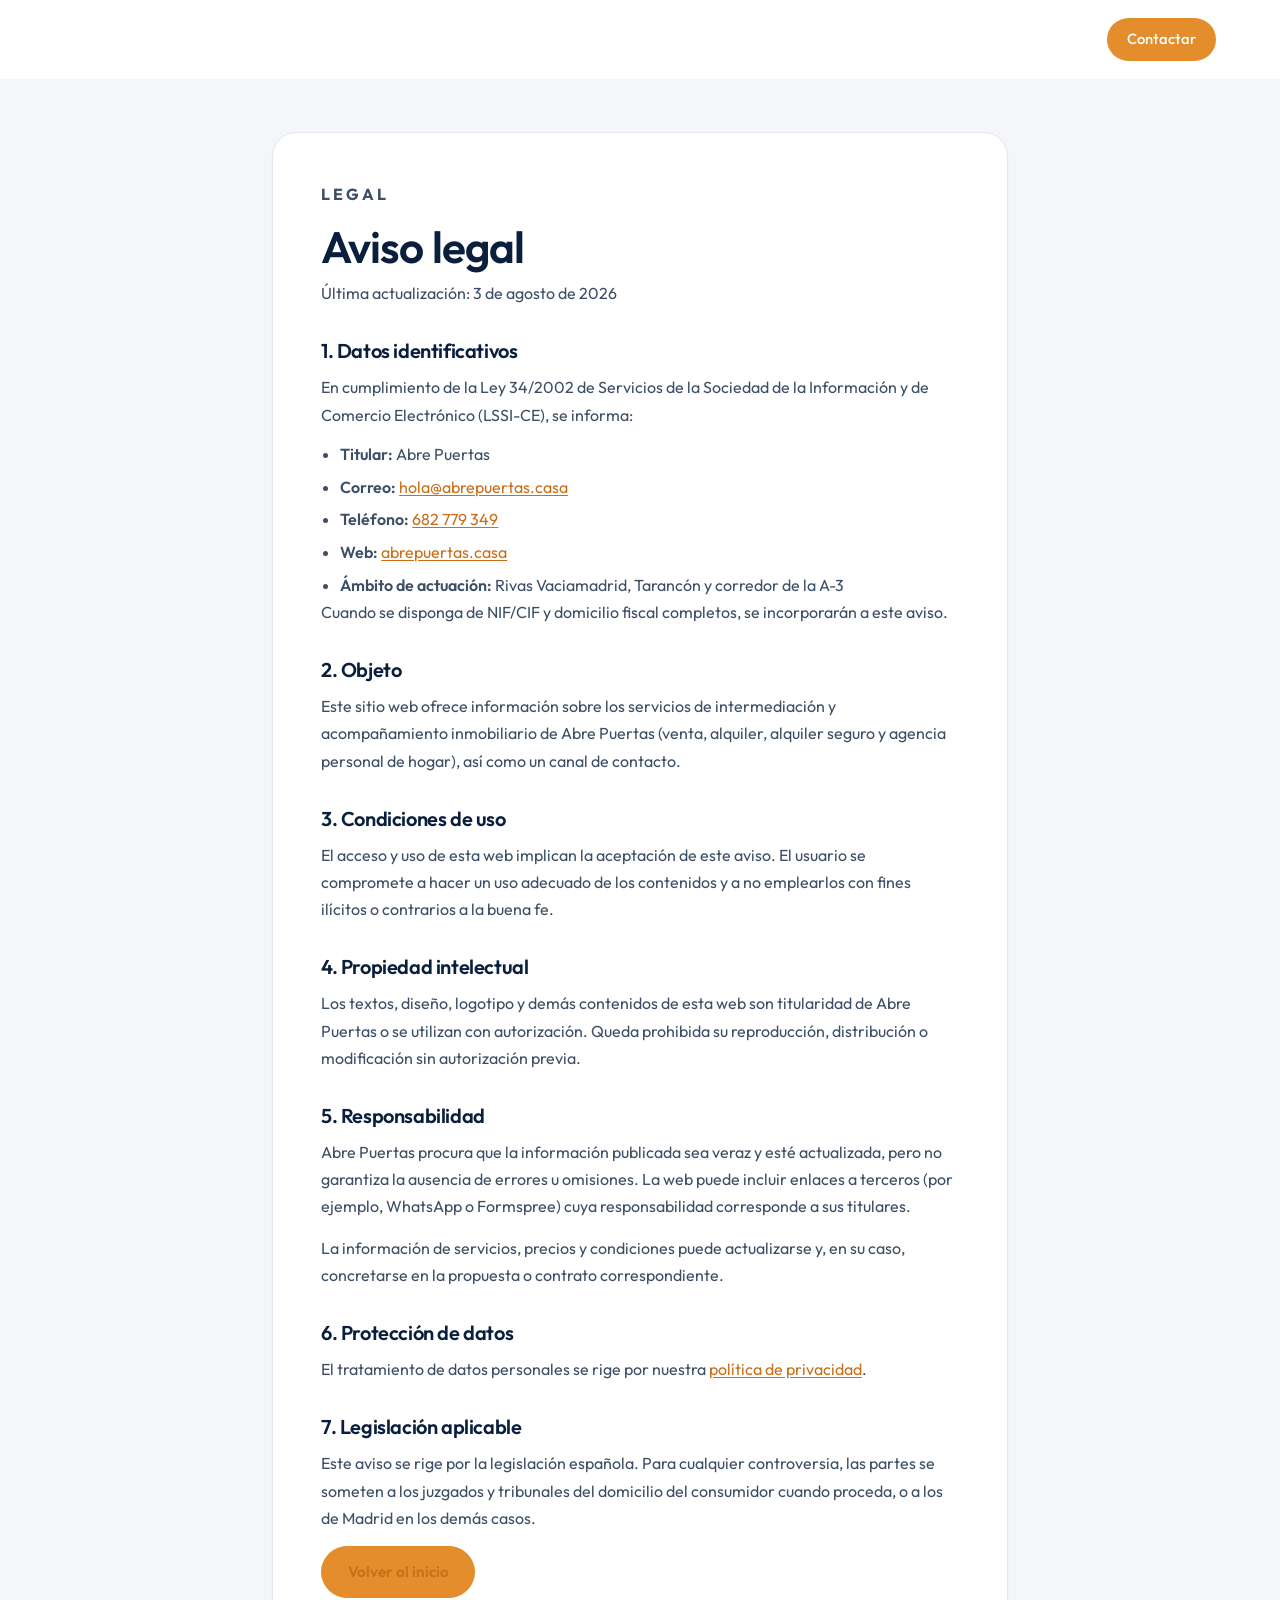
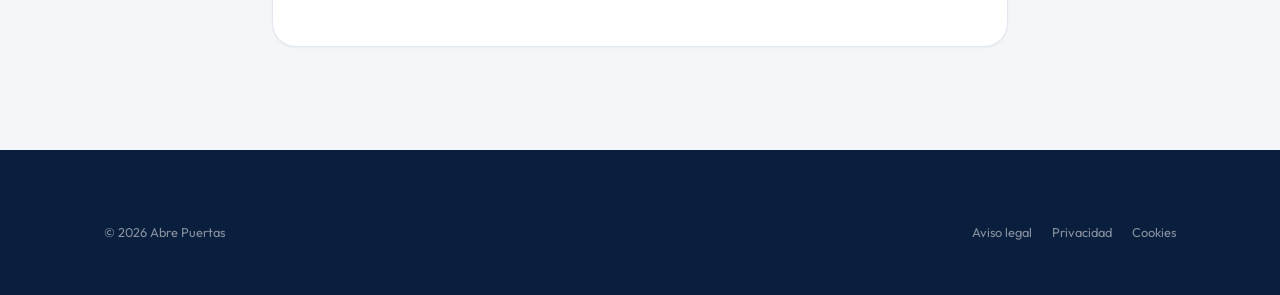
==== commit b5fb0fbd: "v06 mail" ====
--- a/aviso-legal.html
+++ b/aviso-legal.html
@@ -44,7 +44,7 @@
           <li><strong>Titular:</strong> Abre Puertas</li>
           <li>
             <strong>Correo:</strong>
-            <a href="mailto:luismi@abrepuertas.casa">luismi@abrepuertas.casa</a>
+            <a href="mailto:hola@abrepuertas.casa">hola@abrepuertas.casa</a>
           </li>
           <li>
             <strong>Teléfono:</strong>
@@ -52,7 +52,7 @@
           </li>
           <li>
             <strong>Web:</strong>
-            <a href="https://abrepuertas.org">abrepuertas.org</a>
+            <a href="https://abrepuertas.casa">abrepuertas.casa</a>
           </li>
           <li>
             <strong>Ámbito de actuación:</strong> Rivas Vaciamadrid, Tarancón y corredor de la A-3
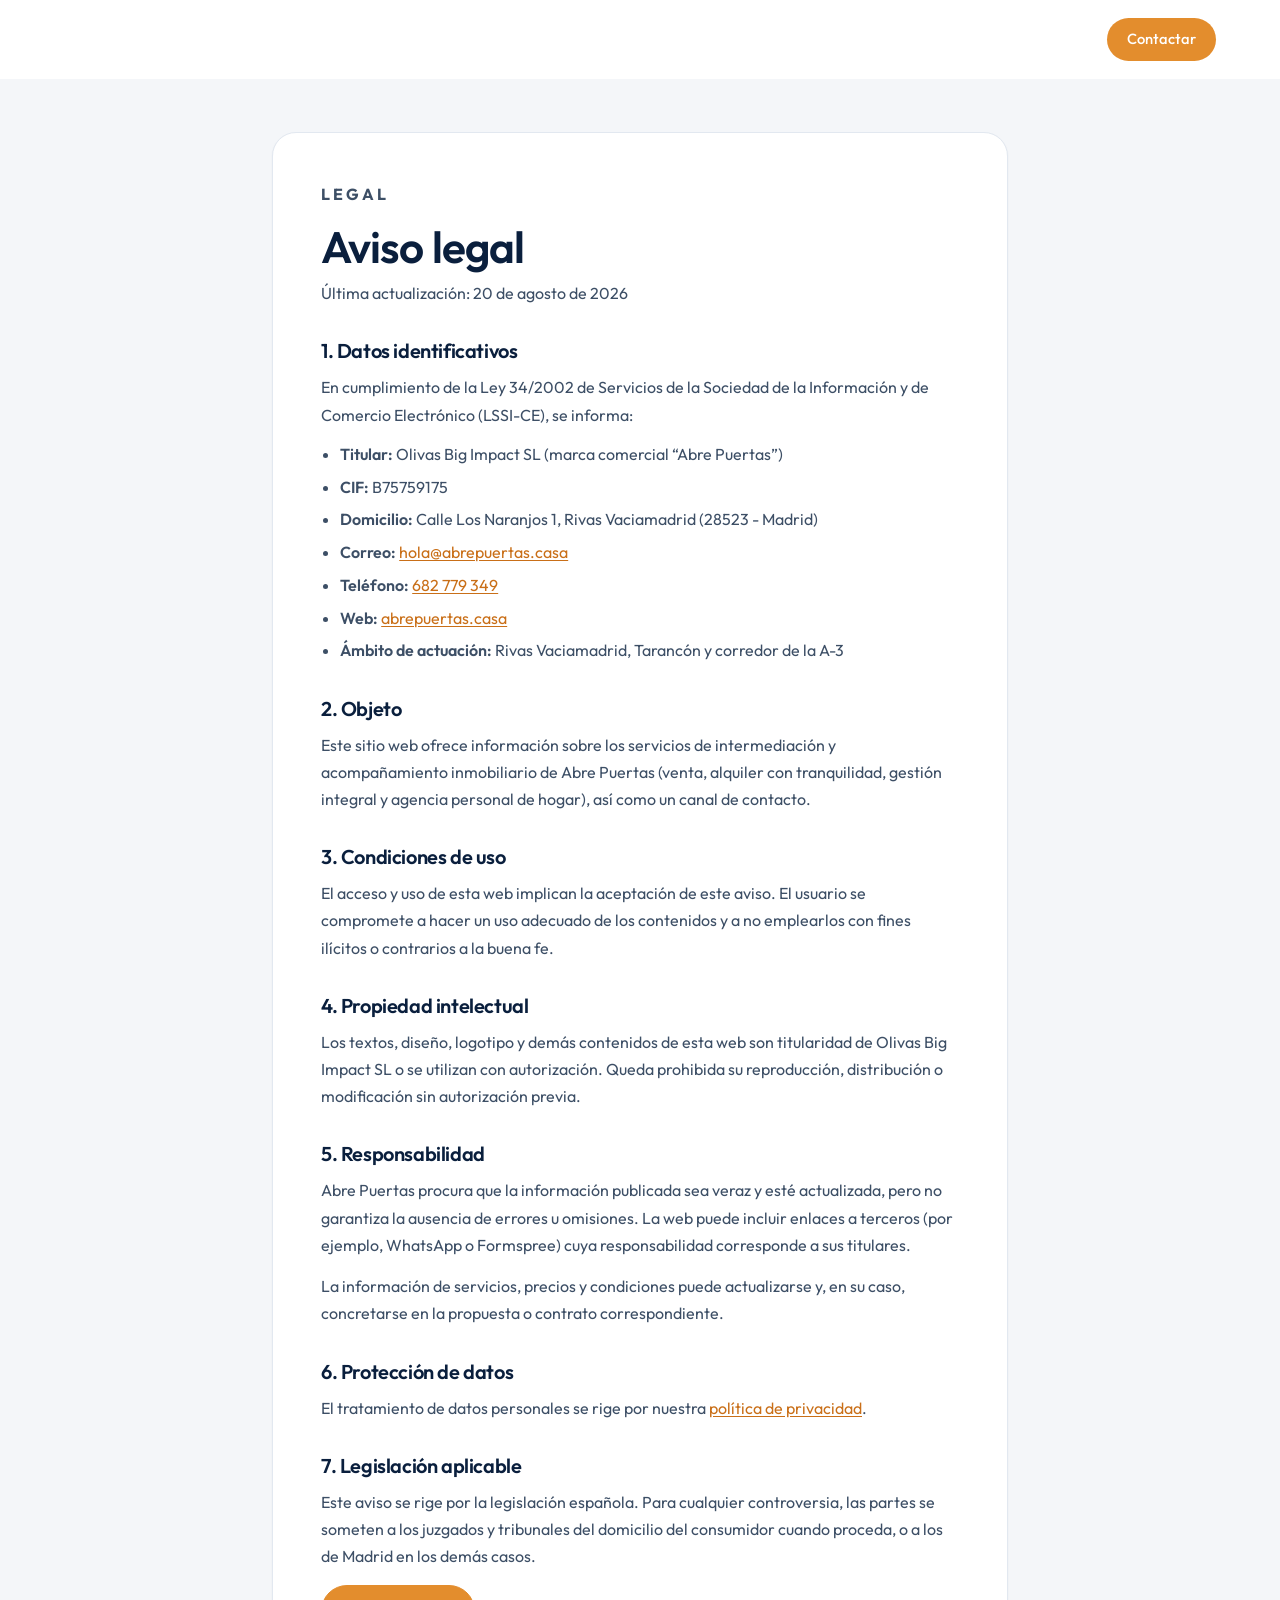
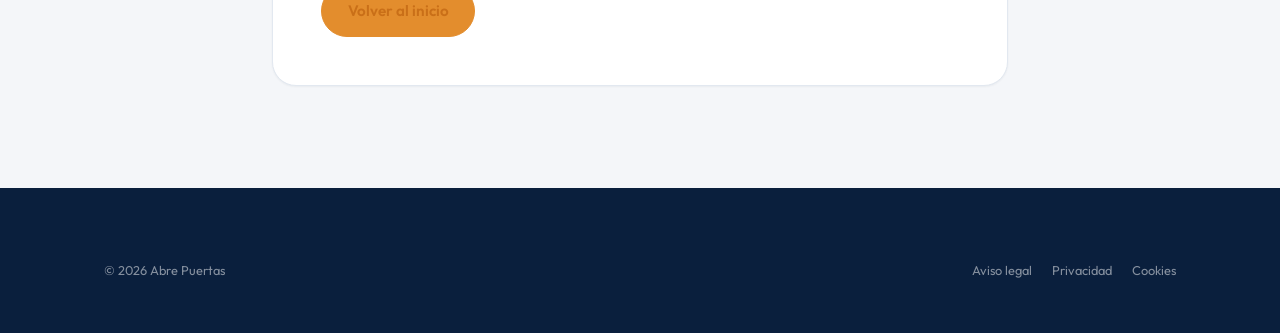
==== commit ce0ed6b9: "v07 mail" ====
--- a/aviso-legal.html
+++ b/aviso-legal.html
@@ -13,7 +13,7 @@
       href="https://fonts.googleapis.com/css2?family=Outfit:wght@400;500;600;700&family=Fraunces:opsz,wght@9..144,500;9..144,600&display=swap"
       rel="stylesheet"
     />
-    <link rel="stylesheet" href="styles.css?v=20260803e" />
+    <link rel="stylesheet" href="styles.css?v=20260820a" />
   </head>
   <body class="page-legal">
     <a class="skip-link" href="#contenido">Saltar al contenido</a>
@@ -21,7 +21,7 @@
       <div class="site-header__inner">
         <a class="brand" href="/" aria-label="Abre Puertas, ir al inicio">
           <img class="brand__mark" src="assets/abrepuertas-icon.png" alt="" width="40" height="44" />
-          <span class="brand__text">Abre<span>Puertas</span></span>
+          <span class="brand__text">Abre Puertas</span>
         </a>
         <nav class="site-nav" id="site-nav" aria-label="Navegación principal">
           <a href="/#contacto" class="site-nav__cta">Contactar</a>
@@ -33,7 +33,7 @@
       <div class="legal__inner">
         <p class="section-label">Legal</p>
         <h1>Aviso legal</h1>
-        <p class="legal__updated">Última actualización: 3 de agosto de 2026</p>
+        <p class="legal__updated">Última actualización: 20 de agosto de 2026</p>
 
         <h2>1. Datos identificativos</h2>
         <p>
@@ -41,7 +41,15 @@
           Información y de Comercio Electrónico (LSSI-CE), se informa:
         </p>
         <ul>
-          <li><strong>Titular:</strong> Abre Puertas</li>
+          <li>
+            <strong>Titular:</strong> Olivas Big Impact SL (marca comercial
+            “Abre Puertas”)
+          </li>
+          <li><strong>CIF:</strong> B75759175</li>
+          <li>
+            <strong>Domicilio:</strong> Calle Los Naranjos 1, Rivas Vaciamadrid
+            (28523 - Madrid)
+          </li>
           <li>
             <strong>Correo:</strong>
             <a href="mailto:hola@abrepuertas.casa">hola@abrepuertas.casa</a>
@@ -55,19 +63,17 @@
             <a href="https://abrepuertas.casa">abrepuertas.casa</a>
           </li>
           <li>
-            <strong>Ámbito de actuación:</strong> Rivas Vaciamadrid, Tarancón y corredor de la A-3
+            <strong>Ámbito de actuación:</strong> Rivas Vaciamadrid, Tarancón y
+            corredor de la A-3
           </li>
         </ul>
-        <p>
-          Cuando se disponga de NIF/CIF y domicilio fiscal completos, se
-          incorporarán a este aviso.
-        </p>
 
         <h2>2. Objeto</h2>
         <p>
           Este sitio web ofrece información sobre los servicios de intermediación
-          y acompañamiento inmobiliario de Abre Puertas (venta, alquiler, alquiler
-          seguro y agencia personal de hogar), así como un canal de contacto.
+          y acompañamiento inmobiliario de Abre Puertas (venta, alquiler con
+          tranquilidad, gestión integral y agencia personal de hogar), así como
+          un canal de contacto.
         </p>
 
         <h2>3. Condiciones de uso</h2>
@@ -80,8 +86,8 @@
         <h2>4. Propiedad intelectual</h2>
         <p>
           Los textos, diseño, logotipo y demás contenidos de esta web son
-          titularidad de Abre Puertas o se utilizan con autorización. Queda
-          prohibida su reproducción, distribución o modificación sin
+          titularidad de Olivas Big Impact SL o se utilizan con autorización.
+          Queda prohibida su reproducción, distribución o modificación sin
           autorización previa.
         </p>
 
@@ -127,6 +133,6 @@
         </nav>
       </div>
     </footer>
-    <script src="script.js?v=20260803e"></script>
+    <script src="script.js?v=20260820a"></script>
   </body>
 </html>
--- a/styles.css
+++ b/styles.css
@@ -131,10 +131,9 @@
 }
 
 .site-header.is-scrolled {
-  background: rgba(255, 255, 255, 0.94);
+  background: rgba(255, 255, 255, 0.97);
   box-shadow: var(--shadow-sm);
   padding-block: 0.75rem;
-  backdrop-filter: blur(12px);
 }
 
 .site-header__inner {
@@ -282,7 +281,7 @@
   pointer-events: none;
   position: fixed;
   transition: opacity 220ms ease;
-  z-index: 35;
+  z-index: 45;
 }
 
 .nav-overlay.is-visible {
@@ -704,6 +703,42 @@
   margin-bottom: 0.85rem;
 }
 
+.owner-services__tagline {
+  color: var(--navy);
+  font-family: var(--font-display);
+  font-size: 1.05rem;
+  font-style: italic;
+  margin-top: 1.15rem;
+}
+
+.collab-note {
+  align-items: center;
+  background: var(--navy);
+  border-radius: var(--radius-lg);
+  color: rgba(255, 255, 255, 0.9);
+  display: grid;
+  gap: 1.25rem;
+  grid-template-columns: minmax(0, 1fr) auto;
+  margin: 0 auto 2.5rem;
+  max-width: var(--container);
+  padding: 1.6rem 1.75rem;
+}
+
+.collab-note p {
+  margin: 0;
+  max-width: 42rem;
+}
+
+.collab-note .button--primary {
+  background: var(--orange);
+  color: var(--navy);
+  white-space: nowrap;
+}
+
+.collab-note .button--primary:hover {
+  background: var(--orange-soft);
+}
+
 .model__inner {
   margin: 0 auto;
   max-width: var(--container);
@@ -1467,6 +1502,24 @@
   color: var(--orange-deep);
   font-weight: 600;
   text-decoration: underline;
+}
+
+.cases {
+  border-top: 1px solid var(--line);
+  margin-top: 2.75rem;
+  padding-top: 2.25rem;
+}
+
+.cases__head h3 {
+  font-size: clamp(1.35rem, 2.4vw, 1.75rem);
+  margin: 0.35rem 0 0.75rem;
+}
+
+.cases__head p:not(.section-label) {
+  color: var(--ink-soft);
+  font-size: 1rem;
+  line-height: 1.7;
+  max-width: 40rem;
 }
 
 /* FAQ */
@@ -2036,29 +2089,33 @@
     background: var(--paper);
     bottom: 0;
     box-shadow: var(--shadow-lg);
+    display: flex;
     flex-direction: column;
     font-size: 1.05rem;
-    gap: 0.35rem;
+    gap: 0.15rem;
+    height: 100dvh;
     justify-content: flex-start;
+    left: auto;
     overflow-y: auto;
-    padding: 5.5rem 1.5rem 2rem;
+    overscroll-behavior: contain;
+    padding: 5.25rem 1.35rem calc(2rem + env(safe-area-inset-bottom, 0px));
     position: fixed;
     right: 0;
     top: 0;
-    transform: translateX(100%);
+    transform: translate3d(100%, 0, 0);
     transition: transform 300ms ease;
-    width: min(19rem, 86vw);
-    z-index: 42;
+    width: min(20rem, 88vw);
+    z-index: 60;
   }
 
   .site-nav.is-open {
-    transform: translateX(0);
+    transform: translate3d(0, 0, 0);
   }
 
   .site-nav a {
     border-bottom: 1px solid var(--line);
     color: var(--navy) !important;
-    padding: 0.9rem 0.2rem;
+    padding: 0.85rem 0.2rem;
     width: 100%;
   }
 
@@ -2068,8 +2125,19 @@
     text-align: center;
   }
 
+  .menu-toggle {
+    position: relative;
+    z-index: 70;
+  }
+
   body.has-open-menu {
     overflow: hidden;
+  }
+
+  body.has-open-menu .site-header {
+    background: rgba(255, 255, 255, 0.98);
+    box-shadow: none;
+    z-index: 50;
   }
 
   .model__grid,
@@ -2078,8 +2146,7 @@
   .pillars__grid,
   .owner-services,
   .impact__points,
-  .safe,
-  .safe__cols,
+  .collab-note,
   .tenants__hero,
   .tenant-value,
   .founder__inner,
